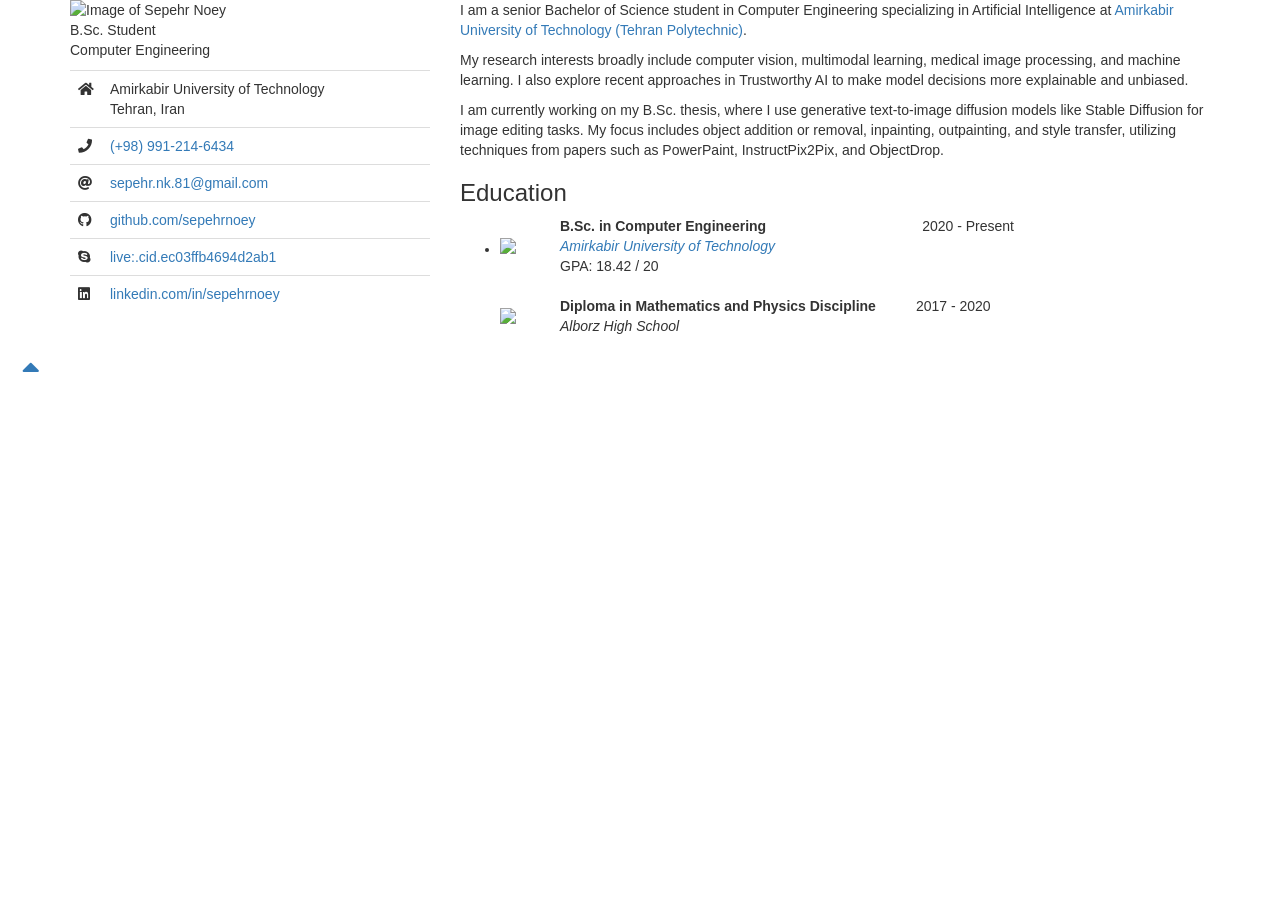
==== index.html @ 2b4340f6 "changed image" ====
<!DOCTYPE html>
<html lang="en">

  <head>
    <!-- Metadata for the Webpage -->
    <meta charset="utf-8">
    <meta http-equiv="X-UA-Compatible" content="IE=edge">
    <meta name="viewport" content="width=device-width, initial-scale=1">
    <title>Sepehr Noey</title>

    <!-- Favicons -- We recommend this site for generating favicons: https://www.favicon-generator.org/ -->
    <link rel="apple-touch-icon" sizes="57x57" href="favicons/apple-icon-57x57.png">
    <link rel="apple-touch-icon" sizes="60x60" href="favicons/apple-icon-60x60.png">
    <link rel="apple-touch-icon" sizes="72x72" href="favicons/apple-icon-72x72.png">
    <link rel="apple-touch-icon" sizes="76x76" href="favicons/apple-icon-76x76.png">
    <link rel="apple-touch-icon" sizes="114x114" href="favicons/apple-icon-114x114.png">
    <link rel="apple-touch-icon" sizes="120x120" href="favicons/apple-icon-120x120.png">
    <link rel="apple-touch-icon" sizes="144x144" href="favicons/apple-icon-144x144.png">
    <link rel="apple-touch-icon" sizes="152x152" href="favicons/apple-icon-152x152.png">
    <link rel="apple-touch-icon" sizes="180x180" href="favicons/apple-icon-180x180.png">
    <link rel="icon" type="image/png" sizes="96x96" href="favicons/icons8-favicon-100.png">
    <meta name="msapplication-TileColor" content="#ffffff">
    <meta name="msapplication-TileImage" content="/ms-icon-144x144.png">
    <meta name="theme-color" content="#ffffff">

    <!-- Bootstrap CSS files-->
    <link rel="stylesheet" href="https://stackpath.bootstrapcdn.com/bootstrap/3.4.1/css/bootstrap.min.css"
      integrity="sha384-HSMxcRTRxnN+Bdg0JdbxYKrThecOKuH5zCYotlSAcp1+c8xmyTe9GYg1l9a69psu" crossorigin="anonymous">

    <!-- jQuery UI CSS (optional) -->
    <link rel="stylesheet" href="https://ajax.googleapis.com/ajax/libs/jqueryui/1.12.1/themes/smoothness/jquery-ui.css">

    <!-- Google web fonts -->
    <link href="https://fonts.googleapis.com/css?family=Open+Sans:300,400,400i,600,700" rel="stylesheet">
    <link href="https://fonts.googleapis.com/css?family=Montserrat:400,400i,500,500i,600" rel="stylesheet">

    <!-- Font Awesome Web Icons -->
    <link rel="stylesheet" href="https://use.fontawesome.com/releases/v5.8.1/css/all.css"
      integrity="sha384-50oBUHEmvpQ+1lW4y57PTFmhCaXp0ML5d60M1M7uH2+nqUivzIebhndOJK28anvf" crossorigin="anonymous">

    <!-- Academicons Courtesy of https://jpswalsh.github.io/academicons/ -->
    <link rel="stylesheet" href="https://cdn.rawgit.com/jpswalsh/academicons/master/css/academicons.min.css">

    <!-- Local styles -->
    <link rel="stylesheet" href="css/main.css">

  </head>

  <body>

    <!-- navbar include -->
    <div id="navbar-include"></div>

    <div class="spacer-div-3 hidden-xs hidden-xs"></div>

    <!-- Main content    -->
    <div id="main-container" class="container">
      <div class="row">
        <div class="col-sm-4">
          <img class="center-block img img-responsive" src="https://github.com/user-attachments/assets/0be368e5-0d37-422b-aa82-a36d8a7ef0df"
            alt="Image of Sepehr Noey">

          <p id="title">B.Sc. Student<br>
            <span id="program">Computer Engineering</span>
          </p>

          <table class="table" id="contact-table">
            <tbody>
              <tr>
                <td style="width:30px"><i class="fas fa-home"></i></td>
                <td>
                  Amirkabir University of Technology<br>
                  Tehran, Iran
                </td>
              </tr>
              <tr>
                <td><i class="fas fa-phone"></i></td>
                <td><a href="tel:+989912146434">(+98) 991-214-6434</a></td>
              </tr>
              <tr>
                <td><i class="fas fa-at"></i></td>
                <td><a href="mailto:sepehr.nk.81@gmail.com">sepehr.nk.81@gmail.com</a></td>
              </tr>
              <tr>
                <td><i class="fab fa-github"></i></td>
                <td><a href="https://github.com/SepehrNoey">github.com/sepehrnoey</a></td>
              </tr>
              <tr>
                <td><i class="fab fa-skype"></i></td>
                <td><a href="skype:live:.cid.ec03ffb4694d2ab1">live:.cid.ec03ffb4694d2ab1</a></td>
              </tr>              
              <tr>
                <td><i class="fab fa-linkedin"></i></td>
                <td><a href="https://www.linkedin.com/in/sepehrnoey">linkedin.com/in/sepehrnoey</a></td>
              </tr>
            </tbody>
          </table>

        </div>
        <div class="col-sm-8">

          <p>I am a senior Bachelor of Science student in Computer Engineering specializing in Artificial Intelligence at <a href="https://www.topuniversities.com/universities/amirkabir-university-technology">Amirkabir University of Technology (Tehran Polytechnic)</a>.</p>

          <p>My research interests broadly include computer vision, multimodal learning, medical image processing, and machine learning. I also explore recent approaches in Trustworthy AI to make model decisions more explainable and unbiased.</p>

          <p>I am currently working on my B.Sc. thesis, where I use generative text-to-image diffusion models like Stable Diffusion for image editing tasks. My focus includes object addition or removal, inpainting, outpainting, and style transfer, utilizing techniques from papers such as PowerPaint, InstructPix2Pix, and ObjectDrop.</p>

          <h3 class="push-down-3"><span>Education</span></h3>

          <ul id="education">
            <li>
              <div style="display: flex; gap: 20px; align-items: center;">
                <img src="img/aut-icon-big.png" width="40px"/>
                <div>
                  <div style="display: flex; gap: 78px;">
                    <strong>B.Sc. in Computer Engineering</strong><br>
                    <span>2020 - Present</span>
                  </div>
                  <span class="university"><em><a href="https://www.topuniversities.com/universities/amirkabir-university-technology">Amirkabir University of Technology</a></em></span>
                  <br>
                  <span class="university">GPA: 18.42 / 20</span>
                  <!-- <br>
                  <span class="university">GPA over past two years: 19.36 / 20</span> -->

                </div>
              </div>
              <br>
              <div style="display: flex; gap: 20px; align-items: center;">
                <img src="img/alborz_logo_cropped.jpg" width="40px"/>
                <div>
                  <div style="display: flex; gap: 20px;">
                    <strong>Diploma in Mathematics and Physics Discipline</strong><br>
                    <span>2017 - 2020</span>
                  </div>
                  <span class="university"><em>Alborz High School</em></span>
                  <span></span>
                </div>
              </div>                       
            </li>

          </ul>

        </div>
      </div>

    </div>

    <!-- Back-to-top button -->
    <a role="button" id="topper" data-toggle="tooltip" data-placement="top" title="Top" class="btn scroll-link"
      href="#top"><i class="fa fa-fw fa-2x fa-caret-up" aria-hidden="true"></i></a>


    <!-- footer include -->
    <div w3-include-html="footer.html"></div>

    <!-- jQuery -->
    <script src="https://cdnjs.cloudflare.com/ajax/libs/jquery/3.3.1/jquery.min.js"></script>

    <!-- Bootstrap JS Library -->
    <script src="https://stackpath.bootstrapcdn.com/bootstrap/3.4.1/js/bootstrap.min.js"
      integrity="sha384-aJ21OjlMXNL5UyIl/XNwTMqvzeRMZH2w8c5cRVpzpU8Y5bApTppSuUkhZXN0VxHd"
      crossorigin="anonymous"></script>

    <!-- html file include script | used for navbar and footer -->
    <script src="js/w3data.js"></script>
    <script>
      w3IncludeHTML()
    </script>

    <!-- Local scripts -->
    <script src="js/main.js"></script>

    <script>
      $(document).ready(function () {

        $("#navbar-include").load("navbar.html", function () {
          console.log("Navbar loaded.");
        });

      });
    </script>

  </body>

</html>
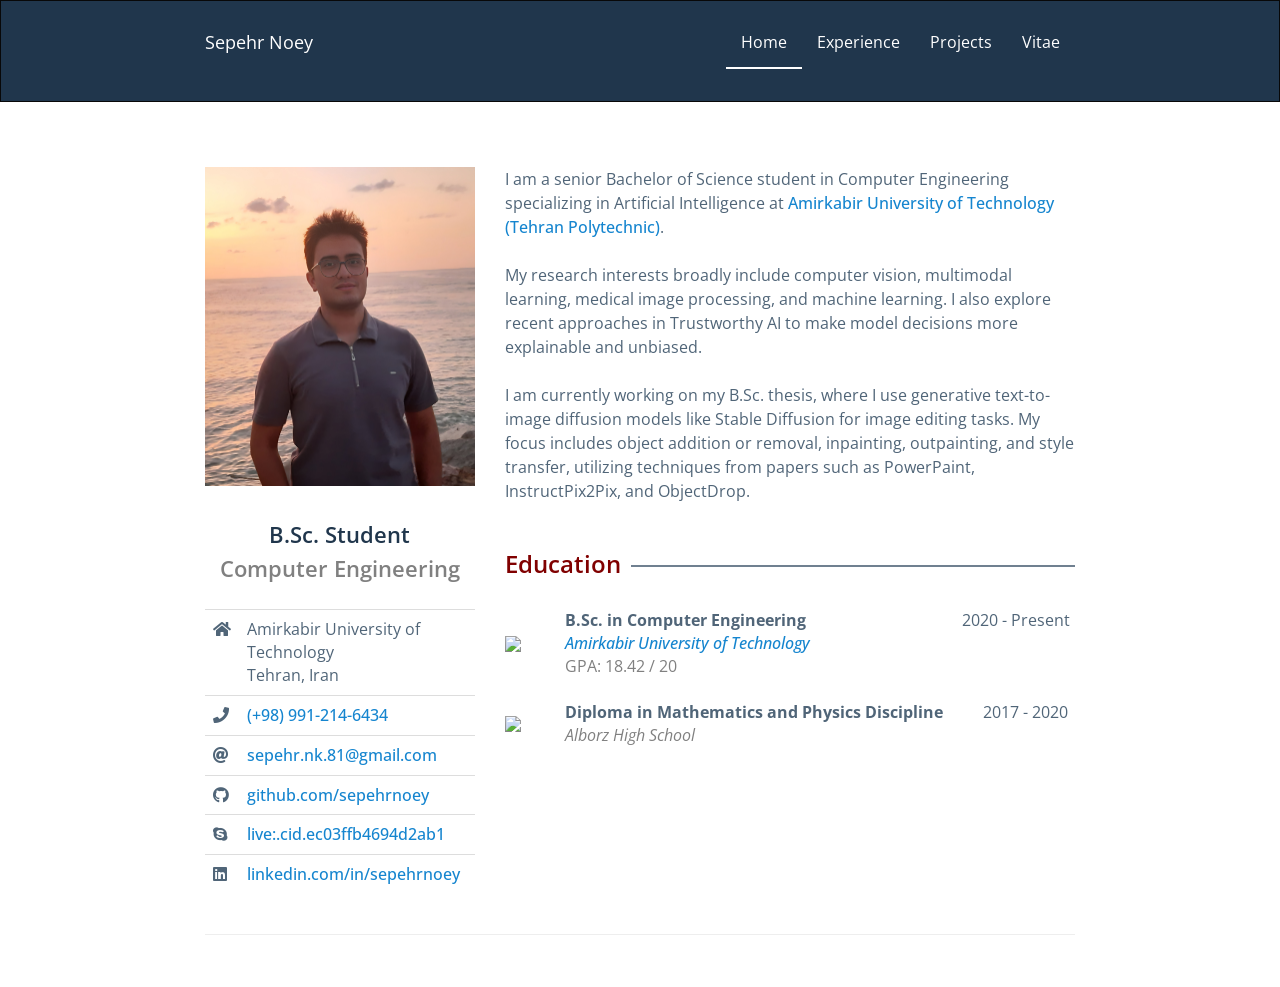
==== commit 52fee472: "image path changed" ====
--- a/index.html
+++ b/index.html
@@ -1,185 +1,185 @@
-<!DOCTYPE html>
-<html lang="en">
-
-  <head>
-    <!-- Metadata for the Webpage -->
-    <meta charset="utf-8">
-    <meta http-equiv="X-UA-Compatible" content="IE=edge">
-    <meta name="viewport" content="width=device-width, initial-scale=1">
-    <title>Sepehr Noey</title>
-
-    <!-- Favicons -- We recommend this site for generating favicons: https://www.favicon-generator.org/ -->
-    <link rel="apple-touch-icon" sizes="57x57" href="favicons/apple-icon-57x57.png">
-    <link rel="apple-touch-icon" sizes="60x60" href="favicons/apple-icon-60x60.png">
-    <link rel="apple-touch-icon" sizes="72x72" href="favicons/apple-icon-72x72.png">
-    <link rel="apple-touch-icon" sizes="76x76" href="favicons/apple-icon-76x76.png">
-    <link rel="apple-touch-icon" sizes="114x114" href="favicons/apple-icon-114x114.png">
-    <link rel="apple-touch-icon" sizes="120x120" href="favicons/apple-icon-120x120.png">
-    <link rel="apple-touch-icon" sizes="144x144" href="favicons/apple-icon-144x144.png">
-    <link rel="apple-touch-icon" sizes="152x152" href="favicons/apple-icon-152x152.png">
-    <link rel="apple-touch-icon" sizes="180x180" href="favicons/apple-icon-180x180.png">
-    <link rel="icon" type="image/png" sizes="96x96" href="favicons/icons8-favicon-100.png">
-    <meta name="msapplication-TileColor" content="#ffffff">
-    <meta name="msapplication-TileImage" content="/ms-icon-144x144.png">
-    <meta name="theme-color" content="#ffffff">
-
-    <!-- Bootstrap CSS files-->
-    <link rel="stylesheet" href="https://stackpath.bootstrapcdn.com/bootstrap/3.4.1/css/bootstrap.min.css"
-      integrity="sha384-HSMxcRTRxnN+Bdg0JdbxYKrThecOKuH5zCYotlSAcp1+c8xmyTe9GYg1l9a69psu" crossorigin="anonymous">
-
-    <!-- jQuery UI CSS (optional) -->
-    <link rel="stylesheet" href="https://ajax.googleapis.com/ajax/libs/jqueryui/1.12.1/themes/smoothness/jquery-ui.css">
-
-    <!-- Google web fonts -->
-    <link href="https://fonts.googleapis.com/css?family=Open+Sans:300,400,400i,600,700" rel="stylesheet">
-    <link href="https://fonts.googleapis.com/css?family=Montserrat:400,400i,500,500i,600" rel="stylesheet">
-
-    <!-- Font Awesome Web Icons -->
-    <link rel="stylesheet" href="https://use.fontawesome.com/releases/v5.8.1/css/all.css"
-      integrity="sha384-50oBUHEmvpQ+1lW4y57PTFmhCaXp0ML5d60M1M7uH2+nqUivzIebhndOJK28anvf" crossorigin="anonymous">
-
-    <!-- Academicons Courtesy of https://jpswalsh.github.io/academicons/ -->
-    <link rel="stylesheet" href="https://cdn.rawgit.com/jpswalsh/academicons/master/css/academicons.min.css">
-
-    <!-- Local styles -->
-    <link rel="stylesheet" href="css/main.css">
-
-  </head>
-
-  <body>
-
-    <!-- navbar include -->
-    <div id="navbar-include"></div>
-
-    <div class="spacer-div-3 hidden-xs hidden-xs"></div>
-
-    <!-- Main content    -->
-    <div id="main-container" class="container">
-      <div class="row">
-        <div class="col-sm-4">
-          <img class="center-block img img-responsive" src="https://github.com/user-attachments/assets/0be368e5-0d37-422b-aa82-a36d8a7ef0df"
-            alt="Image of Sepehr Noey">
-
-          <p id="title">B.Sc. Student<br>
-            <span id="program">Computer Engineering</span>
-          </p>
-
-          <table class="table" id="contact-table">
-            <tbody>
-              <tr>
-                <td style="width:30px"><i class="fas fa-home"></i></td>
-                <td>
-                  Amirkabir University of Technology<br>
-                  Tehran, Iran
-                </td>
-              </tr>
-              <tr>
-                <td><i class="fas fa-phone"></i></td>
-                <td><a href="tel:+989912146434">(+98) 991-214-6434</a></td>
-              </tr>
-              <tr>
-                <td><i class="fas fa-at"></i></td>
-                <td><a href="mailto:sepehr.nk.81@gmail.com">sepehr.nk.81@gmail.com</a></td>
-              </tr>
-              <tr>
-                <td><i class="fab fa-github"></i></td>
-                <td><a href="https://github.com/SepehrNoey">github.com/sepehrnoey</a></td>
-              </tr>
-              <tr>
-                <td><i class="fab fa-skype"></i></td>
-                <td><a href="skype:live:.cid.ec03ffb4694d2ab1">live:.cid.ec03ffb4694d2ab1</a></td>
-              </tr>              
-              <tr>
-                <td><i class="fab fa-linkedin"></i></td>
-                <td><a href="https://www.linkedin.com/in/sepehrnoey">linkedin.com/in/sepehrnoey</a></td>
-              </tr>
-            </tbody>
-          </table>
-
-        </div>
-        <div class="col-sm-8">
-
-          <p>I am a senior Bachelor of Science student in Computer Engineering specializing in Artificial Intelligence at <a href="https://www.topuniversities.com/universities/amirkabir-university-technology">Amirkabir University of Technology (Tehran Polytechnic)</a>.</p>
-
-          <p>My research interests broadly include computer vision, multimodal learning, medical image processing, and machine learning. I also explore recent approaches in Trustworthy AI to make model decisions more explainable and unbiased.</p>
-
-          <p>I am currently working on my B.Sc. thesis, where I use generative text-to-image diffusion models like Stable Diffusion for image editing tasks. My focus includes object addition or removal, inpainting, outpainting, and style transfer, utilizing techniques from papers such as PowerPaint, InstructPix2Pix, and ObjectDrop.</p>
-
-          <h3 class="push-down-3"><span>Education</span></h3>
-
-          <ul id="education">
-            <li>
-              <div style="display: flex; gap: 20px; align-items: center;">
-                <img src="img/aut-icon-big.png" width="40px"/>
-                <div>
-                  <div style="display: flex; gap: 78px;">
-                    <strong>B.Sc. in Computer Engineering</strong><br>
-                    <span>2020 - Present</span>
-                  </div>
-                  <span class="university"><em><a href="https://www.topuniversities.com/universities/amirkabir-university-technology">Amirkabir University of Technology</a></em></span>
-                  <br>
-                  <span class="university">GPA: 18.42 / 20</span>
-                  <!-- <br>
-                  <span class="university">GPA over past two years: 19.36 / 20</span> -->
-
-                </div>
-              </div>
-              <br>
-              <div style="display: flex; gap: 20px; align-items: center;">
-                <img src="img/alborz_logo_cropped.jpg" width="40px"/>
-                <div>
-                  <div style="display: flex; gap: 20px;">
-                    <strong>Diploma in Mathematics and Physics Discipline</strong><br>
-                    <span>2017 - 2020</span>
-                  </div>
-                  <span class="university"><em>Alborz High School</em></span>
-                  <span></span>
-                </div>
-              </div>                       
-            </li>
-
-          </ul>
-
-        </div>
-      </div>
-
-    </div>
-
-    <!-- Back-to-top button -->
-    <a role="button" id="topper" data-toggle="tooltip" data-placement="top" title="Top" class="btn scroll-link"
-      href="#top"><i class="fa fa-fw fa-2x fa-caret-up" aria-hidden="true"></i></a>
-
-
-    <!-- footer include -->
-    <div w3-include-html="footer.html"></div>
-
-    <!-- jQuery -->
-    <script src="https://cdnjs.cloudflare.com/ajax/libs/jquery/3.3.1/jquery.min.js"></script>
-
-    <!-- Bootstrap JS Library -->
-    <script src="https://stackpath.bootstrapcdn.com/bootstrap/3.4.1/js/bootstrap.min.js"
-      integrity="sha384-aJ21OjlMXNL5UyIl/XNwTMqvzeRMZH2w8c5cRVpzpU8Y5bApTppSuUkhZXN0VxHd"
-      crossorigin="anonymous"></script>
-
-    <!-- html file include script | used for navbar and footer -->
-    <script src="js/w3data.js"></script>
-    <script>
-      w3IncludeHTML()
-    </script>
-
-    <!-- Local scripts -->
-    <script src="js/main.js"></script>
-
-    <script>
-      $(document).ready(function () {
-
-        $("#navbar-include").load("navbar.html", function () {
-          console.log("Navbar loaded.");
-        });
-
-      });
-    </script>
-
-  </body>
-
+<!DOCTYPE html>
+<html lang="en">
+
+  <head>
+    <!-- Metadata for the Webpage -->
+    <meta charset="utf-8">
+    <meta http-equiv="X-UA-Compatible" content="IE=edge">
+    <meta name="viewport" content="width=device-width, initial-scale=1">
+    <title>Sepehr Noey</title>
+
+    <!-- Favicons -- We recommend this site for generating favicons: https://www.favicon-generator.org/ -->
+    <link rel="apple-touch-icon" sizes="57x57" href="favicons/apple-icon-57x57.png">
+    <link rel="apple-touch-icon" sizes="60x60" href="favicons/apple-icon-60x60.png">
+    <link rel="apple-touch-icon" sizes="72x72" href="favicons/apple-icon-72x72.png">
+    <link rel="apple-touch-icon" sizes="76x76" href="favicons/apple-icon-76x76.png">
+    <link rel="apple-touch-icon" sizes="114x114" href="favicons/apple-icon-114x114.png">
+    <link rel="apple-touch-icon" sizes="120x120" href="favicons/apple-icon-120x120.png">
+    <link rel="apple-touch-icon" sizes="144x144" href="favicons/apple-icon-144x144.png">
+    <link rel="apple-touch-icon" sizes="152x152" href="favicons/apple-icon-152x152.png">
+    <link rel="apple-touch-icon" sizes="180x180" href="favicons/apple-icon-180x180.png">
+    <link rel="icon" type="image/png" sizes="96x96" href="favicons/icons8-favicon-100.png">
+    <meta name="msapplication-TileColor" content="#ffffff">
+    <meta name="msapplication-TileImage" content="/ms-icon-144x144.png">
+    <meta name="theme-color" content="#ffffff">
+
+    <!-- Bootstrap CSS files-->
+    <link rel="stylesheet" href="https://stackpath.bootstrapcdn.com/bootstrap/3.4.1/css/bootstrap.min.css"
+      integrity="sha384-HSMxcRTRxnN+Bdg0JdbxYKrThecOKuH5zCYotlSAcp1+c8xmyTe9GYg1l9a69psu" crossorigin="anonymous">
+
+    <!-- jQuery UI CSS (optional) -->
+    <link rel="stylesheet" href="https://ajax.googleapis.com/ajax/libs/jqueryui/1.12.1/themes/smoothness/jquery-ui.css">
+
+    <!-- Google web fonts -->
+    <link href="https://fonts.googleapis.com/css?family=Open+Sans:300,400,400i,600,700" rel="stylesheet">
+    <link href="https://fonts.googleapis.com/css?family=Montserrat:400,400i,500,500i,600" rel="stylesheet">
+
+    <!-- Font Awesome Web Icons -->
+    <link rel="stylesheet" href="https://use.fontawesome.com/releases/v5.8.1/css/all.css"
+      integrity="sha384-50oBUHEmvpQ+1lW4y57PTFmhCaXp0ML5d60M1M7uH2+nqUivzIebhndOJK28anvf" crossorigin="anonymous">
+
+    <!-- Academicons Courtesy of https://jpswalsh.github.io/academicons/ -->
+    <link rel="stylesheet" href="https://cdn.rawgit.com/jpswalsh/academicons/master/css/academicons.min.css">
+
+    <!-- Local styles -->
+    <link rel="stylesheet" href="css/main.css">
+
+  </head>
+
+  <body>
+
+    <!-- navbar include -->
+    <div id="navbar-include"></div>
+
+    <div class="spacer-div-3 hidden-xs hidden-xs"></div>
+
+    <!-- Main content    -->
+    <div id="main-container" class="container">
+      <div class="row">
+        <div class="col-sm-4">
+          <img class="center-block img img-responsive" src="./img/4K_cropped.jpg"
+            alt="Image of Sepehr Noey">
+
+          <p id="title">B.Sc. Student<br>
+            <span id="program">Computer Engineering</span>
+          </p>
+
+          <table class="table" id="contact-table">
+            <tbody>
+              <tr>
+                <td style="width:30px"><i class="fas fa-home"></i></td>
+                <td>
+                  Amirkabir University of Technology<br>
+                  Tehran, Iran
+                </td>
+              </tr>
+              <tr>
+                <td><i class="fas fa-phone"></i></td>
+                <td><a href="tel:+989912146434">(+98) 991-214-6434</a></td>
+              </tr>
+              <tr>
+                <td><i class="fas fa-at"></i></td>
+                <td><a href="mailto:sepehr.nk.81@gmail.com">sepehr.nk.81@gmail.com</a></td>
+              </tr>
+              <tr>
+                <td><i class="fab fa-github"></i></td>
+                <td><a href="https://github.com/SepehrNoey">github.com/sepehrnoey</a></td>
+              </tr>
+              <tr>
+                <td><i class="fab fa-skype"></i></td>
+                <td><a href="skype:live:.cid.ec03ffb4694d2ab1">live:.cid.ec03ffb4694d2ab1</a></td>
+              </tr>              
+              <tr>
+                <td><i class="fab fa-linkedin"></i></td>
+                <td><a href="https://www.linkedin.com/in/sepehrnoey">linkedin.com/in/sepehrnoey</a></td>
+              </tr>
+            </tbody>
+          </table>
+
+        </div>
+        <div class="col-sm-8">
+
+          <p>I am a senior Bachelor of Science student in Computer Engineering specializing in Artificial Intelligence at <a href="https://www.topuniversities.com/universities/amirkabir-university-technology">Amirkabir University of Technology (Tehran Polytechnic)</a>.</p>
+
+          <p>My research interests broadly include computer vision, multimodal learning, medical image processing, and machine learning. I also explore recent approaches in Trustworthy AI to make model decisions more explainable and unbiased.</p>
+
+          <p>I am currently working on my B.Sc. thesis, where I use generative text-to-image diffusion models like Stable Diffusion for image editing tasks. My focus includes object addition or removal, inpainting, outpainting, and style transfer, utilizing techniques from papers such as PowerPaint, InstructPix2Pix, and ObjectDrop.</p>
+
+          <h3 class="push-down-3"><span>Education</span></h3>
+
+          <ul id="education">
+            <li>
+              <div style="display: flex; gap: 20px; align-items: center;">
+                <img src="img/aut-icon-big.png" width="40px"/>
+                <div>
+                  <div style="display: flex; gap: 78px;">
+                    <strong>B.Sc. in Computer Engineering</strong><br>
+                    <span>2020 - Present</span>
+                  </div>
+                  <span class="university"><em><a href="https://www.topuniversities.com/universities/amirkabir-university-technology">Amirkabir University of Technology</a></em></span>
+                  <br>
+                  <span class="university">GPA: 18.42 / 20</span>
+                  <!-- <br>
+                  <span class="university">GPA over past two years: 19.36 / 20</span> -->
+
+                </div>
+              </div>
+              <br>
+              <div style="display: flex; gap: 20px; align-items: center;">
+                <img src="img/alborz_logo_cropped.jpg" width="40px"/>
+                <div>
+                  <div style="display: flex; gap: 20px;">
+                    <strong>Diploma in Mathematics and Physics Discipline</strong><br>
+                    <span>2017 - 2020</span>
+                  </div>
+                  <span class="university"><em>Alborz High School</em></span>
+                  <span></span>
+                </div>
+              </div>                       
+            </li>
+
+          </ul>
+
+        </div>
+      </div>
+
+    </div>
+
+    <!-- Back-to-top button -->
+    <a role="button" id="topper" data-toggle="tooltip" data-placement="top" title="Top" class="btn scroll-link"
+      href="#top"><i class="fa fa-fw fa-2x fa-caret-up" aria-hidden="true"></i></a>
+
+
+    <!-- footer include -->
+    <div w3-include-html="footer.html"></div>
+
+    <!-- jQuery -->
+    <script src="https://cdnjs.cloudflare.com/ajax/libs/jquery/3.3.1/jquery.min.js"></script>
+
+    <!-- Bootstrap JS Library -->
+    <script src="https://stackpath.bootstrapcdn.com/bootstrap/3.4.1/js/bootstrap.min.js"
+      integrity="sha384-aJ21OjlMXNL5UyIl/XNwTMqvzeRMZH2w8c5cRVpzpU8Y5bApTppSuUkhZXN0VxHd"
+      crossorigin="anonymous"></script>
+
+    <!-- html file include script | used for navbar and footer -->
+    <script src="js/w3data.js"></script>
+    <script>
+      w3IncludeHTML()
+    </script>
+
+    <!-- Local scripts -->
+    <script src="js/main.js"></script>
+
+    <script>
+      $(document).ready(function () {
+
+        $("#navbar-include").load("navbar.html", function () {
+          console.log("Navbar loaded.");
+        });
+
+      });
+    </script>
+
+  </body>
+
 </html>
--- a/css/main.css
+++ b/css/main.css
@@ -0,0 +1,484 @@
+:root {
+  --bright-blue: #007bff;
+  --graphite: #506578;
+  --slate-gray: lightslategray;
+  --maroon: maroon;
+  --nd-blue: #20364c;
+  --white: white;
+}
+
+html {
+  font-size: 16px !important;
+}
+
+body {
+  font-size: 1rem;
+  font-family: "Open Sans", Arial, sans-serif;
+  background: #FFFFFF;
+  color: var(--graphite);
+}
+
+/* Colors */
+.dark-blue {
+  color: #20364c !important;
+}
+
+.bright-blue {
+  color: var(--bright-blue);
+}
+
+.white {
+  color: var(--white) !important;
+}
+
+.badge-bright-blue {
+  background: var(--bright-blue);
+}
+
+.pointer {
+  cursor: pointer;
+}
+
+#badge-more {
+  background-color: #1585cf;
+  color: white;
+  cursor: pointer;
+}
+
+/* Degree area -------------------------------------------------------------------- */
+#education {
+  list-style-type: none;
+  padding-left: 0;
+}
+
+#education li {
+  margin-bottom: 1rem;
+}
+
+.university {
+  color: gray;
+}
+
+/* Typography */
+h1, h2, h3, h4, h5, h6 {
+  font-family: "Open Sans", Arial, sans-serif;
+  /* color: #20364c; */
+  color: var(--maroon) !important;
+  font-weight: 600;
+}
+
+h1 {
+  margin-bottom: 3rem;
+}
+
+h2, h3 {
+  margin: 0 0 2rem !important;
+  color: slategray;
+}
+
+h4 {
+  text-transform: uppercase;
+}
+
+h4, h5, h6 {
+  color: slategray !important;
+}
+
+.panel-heading h5 {
+  font-style: italic;
+  font-weight: 500;
+  color: #1585cf !important;
+}
+
+#projects {
+  padding: 0 !important;
+}
+
+#projects .panel {
+  border: none;
+}
+
+#projects .panel-body h5 {
+  font-weight: 600;
+  color: var(--maroon) !important;
+  font-size: 1.1rem;
+}
+
+#projects .panel-heading {
+  padding: 0;
+  background-size: cover;
+  background-position: center;
+  background-repeat: no-repeat;
+  background-position: top left;
+  width: 100%;
+  min-height: 200px;
+  object-fit: cover;
+  
+}
+
+.panel {
+  position: relative;
+  cursor: pointer;
+}
+
+.panel-heading {
+  height: 300px; /* Adjust this to control image size */
+  background-color: lightgray; /* Use an image or background color here */
+}
+
+.overlay {
+  position: absolute;
+  top: 0;
+  left: 0;
+  width: 100%;
+  height: 100%;
+  background-color: rgba(0, 0, 0, 0.9); /* Dark background */
+  opacity: 0; /* Initially hidden */
+  display: flex;
+  justify-content: center;
+  align-items: center;
+  transition: opacity 0.3s ease; /* Smooth fade-in effect */
+}
+
+.overlay:hover {
+  opacity: 1; /* Show on hover */
+}
+
+.description {
+  color: white;
+  text-align: center;
+  padding: 20px;
+}
+
+.col-md-6 {
+  margin-bottom: 20px; /* Space between project panels */
+}
+
+p, table, tr, td, ul, li, blockquote, nav, a, footer, dl, dt, dd {
+  font-size: 1rem;
+  font-family: "Open Sans", Arial, sans-serif;
+  font-weight: 400;
+}
+
+dt {
+  font-weight: 600;
+}
+
+blockquote {
+  border-left-color: slategray;
+  color: slategray;
+}
+
+blockquote blockquote {
+  border-left: none;
+  margin: 1.5rem;
+  font-style: italic;
+}
+
+cite {
+  font-size: 1.5rem !important;
+  display: block;
+  margin-top: 1rem;
+}
+
+p {
+  line-height: 1.5;
+  margin-bottom: 1.5rem;
+}
+
+blockquote footer {
+  margin-top: 1.5rem;
+  margin-left: 2rem;
+  text-indent: -1.8rem;
+}
+
+.publications {
+  list-style-type: none;
+  padding-left: 2.5rem;
+}
+
+.publications li {
+  margin-left: 2rem;
+  text-indent: -2.5rem;
+  ;
+}
+
+/* Links */
+#main-container a {
+  color: #1585cf;
+  font-weight: 500;
+}
+
+#main-container a:hover {
+  color: #1585cf;
+  border-bottom: 1px dashed #1585cf;
+  text-decoration: none;
+  padding-bottom: 2px;
+}
+
+/* Contact info area, index.html page ------------------------------------------------- */
+#title {
+  color: #20364c;
+  margin-top: 2rem;
+  font-weight: 600;
+  font-size: 1.4rem;
+  text-align: center;
+}
+
+#program {
+  color: gray;
+  text-align: center;
+}
+
+iframe {
+  padding: 3px;
+  border: 1px solid lightgray;
+}
+
+/* Format the nav  ---------------------------------------------------------- */
+nav {
+  padding-top: 1rem;
+  padding-bottom: 2rem;
+  background: var(--nd-blue) !important;
+}
+
+.navbar-inverse .navbar-nav>li>a {
+  color: white !important;
+  font-weight: 400;
+}
+
+.navbar-inverse li.active {
+  border-bottom: 2px solid white !important;
+}
+
+.navbar-inverse .navbar-nav>.active>a {
+  background-color: var(--nd-blue) !important;
+}
+
+.navbar-inverse .navbar-nav>li.active {
+  color: white !important;
+}
+
+.navbar-inverse {
+  background: #20364c;
+  font-weight: 400;
+  color: white !important;
+  border-radius: 0;
+}
+
+.navbar-header button {
+  border: 1px solid white !important;
+}
+
+.navbar-header button:hover {
+  background: transparent !important;
+}
+
+/* Utility classes for positioning content ----------------------------------- */
+.padding-left-1 {
+  padding-left: 1rem !important;
+}
+
+.padding-left-2 {
+  padding-left: 2rem !important;
+}
+
+.push-down-1 {
+  margin-top: 1rem !important;
+}
+
+.push-down-2 {
+  margin-top: 2rem !important;
+}
+
+.push-down-3 {
+  margin-top: 3rem !important;
+}
+
+.push-down-4 {
+  margin-top: 4rem !important;
+}
+
+.pull-up-1 {
+  margin-top: -1rem !important;
+}
+
+.pull-up-2 {
+  margin-top: -1rem !important;
+}
+
+.pull-up-3 {
+  margin-top: -1rem !important;
+}
+
+.spacer-div-3 {
+  height: 45px !important;
+}
+
+#link-to-docs,
+#link-to-teaching-philosophy {
+  color: #1585cf;
+}
+
+#link-to-docs:hover,
+#link-to-docs:active,
+#link-to-docs:visited,
+#link-to-docs:focus {
+  border: 1px solid #1585cf !important;
+  padding-bottom: 6px !important;
+  background: transparent !important;
+}
+
+/* Setting Lines after headers */
+h3 {
+  position: relative;
+}
+
+h3 span {
+  background-color: white;
+  padding-right: 10px;
+}
+
+h3:after {
+  content: "";
+  position: absolute;
+  bottom: 0;
+  left: 0;
+  right: 0;
+  height: 0.5em;
+  border-top: 2px solid slategray;
+  z-index: -1;
+}
+
+/* Format the footer ---------------------------------------------------------- */
+footer {
+  padding-bottom: 2rem;
+}
+
+/* Format the social-professional network icons ------------------------------ */
+.social-icons {
+  list-style-type: none;
+}
+
+.social-icons li {
+  padding-left: .75rem;
+  display: inline-block;
+}
+
+.social-icons li a {
+  color: #1585cf;
+}
+
+.social-icons li a:hover {
+  opacity: .8;
+  text-decoration: none !important;
+}
+
+/* All Links panels ---------------------------------------------- */
+#links .panel-default {
+  border-radius: 0;
+  padding: 0;
+  border: none;
+  box-shadow: none;
+}
+
+#links .panel-heading {
+  border-bottom: none;
+}
+
+#links img {
+  margin-right: 3rem;
+  margin-bottom: 2rem;
+  width: 100px;
+  padding: 3px;
+  border: 1px solid silver;
+}
+
+/* Lists ------------------------------------------------------------- */
+/* Add bottom margin to the description lists */
+dd {
+  margin-bottom: 1rem;
+}
+
+/* Set the anchor element to display block */
+.list-group li a {
+  display: block;
+}
+
+/* Narrow the viewport ----------------------------------------------- */
+/* Customize container */
+@media only screen and (min-width: 767px) {
+  .container {
+    max-width: 730px;
+  }
+}
+
+/* Responsive: Portrait tablets and up */
+@media only screen and (min-width: 768px) {
+
+  /* Remove the padding we set earlier */
+  .container {
+    max-width: 900px;
+  }
+}
+
+/* Accordion panels ----------------------------------------------------- */
+/* plus glyph for showing collapsible panels */
+.panel-heading .accordion-plus-toggle:before {
+  font-family: "Font Awesome 5 Free";
+  font-weight: 900;
+  content: "\f068";
+  float: right;
+  color: silver;
+}
+
+.panel-heading .accordion-plus-toggle.collapsed:before {
+  content: "\f067";
+  color: silver;
+  font-family: "Font Awesome 5 Free";
+  font-weight: 900;
+}
+
+/* arrow glyph for showing collapsible panels */
+.panel-heading .accordion-arrow-toggle:before {
+  font-family: "Font Awesome 5 Free";
+  font-weight: 900;
+  content: "\f078";
+  float: right;
+  color: silver;
+}
+
+.panel-heading .accordion-arrow-toggle.collapsed:before {
+  font-family: "Font Awesome 5 Free";
+  font-weight: 900;
+  content: "\f054";
+  color: silver;
+}
+
+/* sets the link to the width of the entire panel title */
+.panel-title>a {
+  display: block;
+}
+
+/* Back to top button */
+/* Back to top button ----------------------------------------------------- */
+#topper {
+  display: none;
+  position: fixed;
+  bottom: 300px;
+  right: 0px;
+  z-index: 99;
+  border: none;
+  outline: none;
+  background-color: #1585cf;
+  color: white;
+  padding: 12px 6px 12px 6px;
+  border-radius: .25rem 0 0 .25rem;
+  cursor: pointer;
+  font-size: .8rem;
+}
+
+#topper:hover {
+  background-color: #1585cf;
+  opacity: .8;
+}
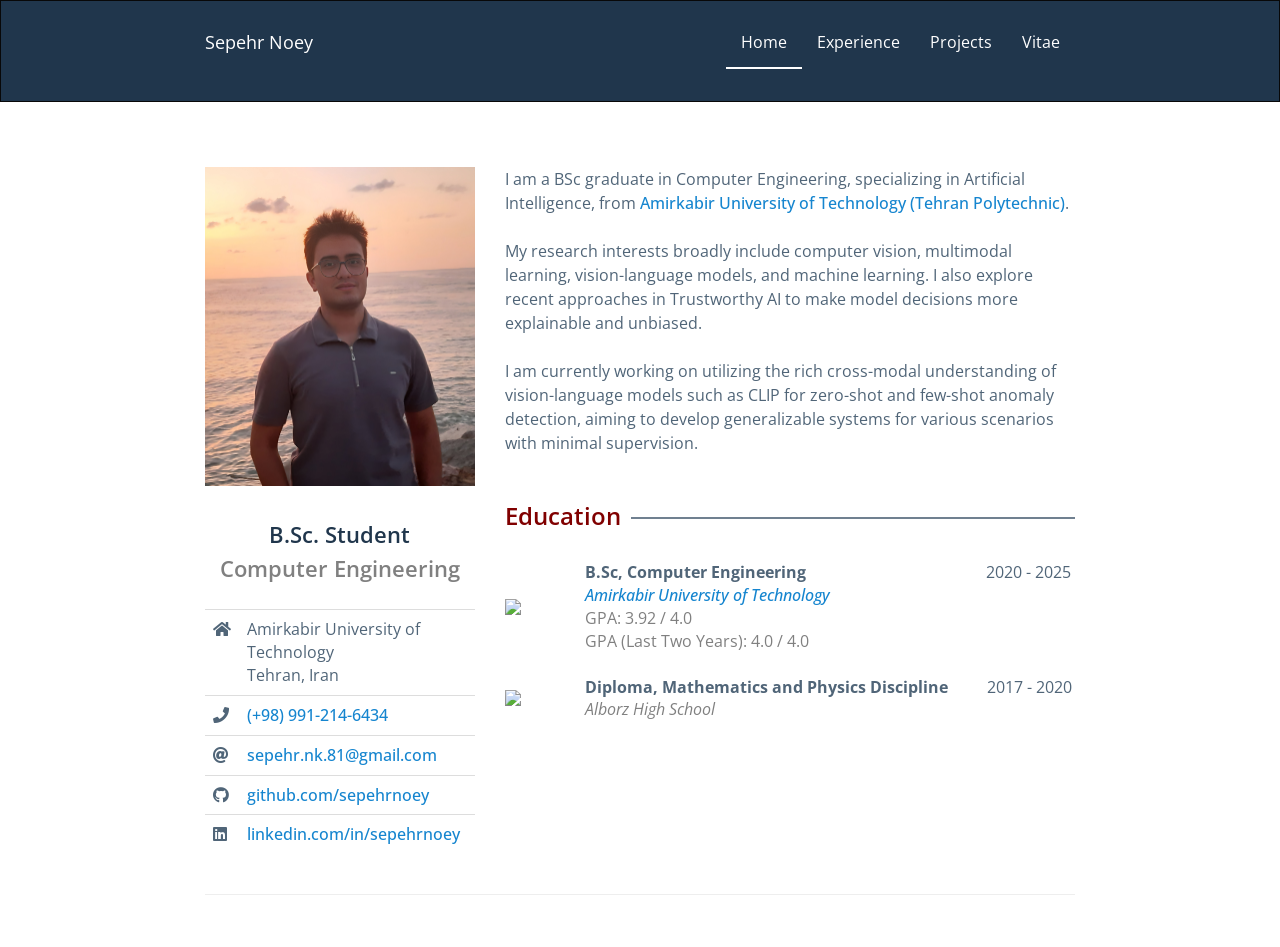
==== commit a2588683: "feat: updated website" ====
--- a/index.html
+++ b/index.html
@@ -85,10 +85,10 @@
                 <td><i class="fab fa-github"></i></td>
                 <td><a href="https://github.com/SepehrNoey">github.com/sepehrnoey</a></td>
               </tr>
-              <tr>
+              <!-- <tr>
                 <td><i class="fab fa-skype"></i></td>
                 <td><a href="skype:live:.cid.ec03ffb4694d2ab1">live:.cid.ec03ffb4694d2ab1</a></td>
-              </tr>              
+              </tr>               -->
               <tr>
                 <td><i class="fab fa-linkedin"></i></td>
                 <td><a href="https://www.linkedin.com/in/sepehrnoey">linkedin.com/in/sepehrnoey</a></td>
@@ -99,43 +99,56 @@
         </div>
         <div class="col-sm-8">
 
-          <p>I am a senior Bachelor of Science student in Computer Engineering specializing in Artificial Intelligence at <a href="https://www.topuniversities.com/universities/amirkabir-university-technology">Amirkabir University of Technology (Tehran Polytechnic)</a>.</p>
+          <p>I am a BSc graduate in Computer Engineering, specializing in Artificial Intelligence, from <a href="https://www.topuniversities.com/universities/amirkabir-university-technology">Amirkabir University of Technology (Tehran Polytechnic)</a>.</p>
 
-          <p>My research interests broadly include computer vision, multimodal learning, medical image processing, and machine learning. I also explore recent approaches in Trustworthy AI to make model decisions more explainable and unbiased.</p>
+          <p>My research interests broadly include computer vision, multimodal learning, vision-language models, and machine learning. I also explore recent approaches in Trustworthy AI to make model decisions more explainable and unbiased.</p>
 
-          <p>I am currently working on my B.Sc. thesis, where I use generative text-to-image diffusion models like Stable Diffusion for image editing tasks. My focus includes object addition or removal, inpainting, outpainting, and style transfer, utilizing techniques from papers such as PowerPaint, InstructPix2Pix, and ObjectDrop.</p>
+          <p>I am currently working on utilizing the rich cross-modal understanding of vision-language models such as CLIP for zero-shot and few-shot anomaly detection, aiming to develop generalizable systems for various scenarios with minimal supervision.</p>
 
           <h3 class="push-down-3"><span>Education</span></h3>
 
           <ul id="education">
             <li>
               <div style="display: flex; gap: 20px; align-items: center;">
-                <img src="img/aut-icon-big.png" width="40px"/>
+                <img src="img/aut-icon-big.png" width="60px"/>
                 <div>
-                  <div style="display: flex; gap: 78px;">
-                    <strong>B.Sc. in Computer Engineering</strong><br>
-                    <span>2020 - Present</span>
+                  <div style="display: flex; gap: 90px;">
+                    <strong>B.Sc, Computer Engineering</strong><br>
+                    <span>2020 - 2025</span>
                   </div>
                   <span class="university"><em><a href="https://www.topuniversities.com/universities/amirkabir-university-technology">Amirkabir University of Technology</a></em></span>
                   <br>
-                  <span class="university">GPA: 18.42 / 20</span>
+                  <span class="university">GPA: 3.92 / 4.0</span>
+                  <br>
+                  <span class="university">GPA (Last Two Years): 4.0 / 4.0</span>
                   <!-- <br>
                   <span class="university">GPA over past two years: 19.36 / 20</span> -->
 
                 </div>
               </div>
               <br>
-              <div style="display: flex; gap: 20px; align-items: center;">
-                <img src="img/alborz_logo_cropped.jpg" width="40px"/>
+              <!-- <div style="display: flex; gap: 20px; align-items: center;">
+                <img src="img/alborz_logo_cropped.jpg" width="60px"/>
                 <div>
-                  <div style="display: flex; gap: 20px;">
-                    <strong>Diploma in Mathematics and Physics Discipline</strong><br>
+                  <div style="display: flex; gap: 17px;">
+                    <strong>Diploma, Mathematics and Physics Discipline</strong><br>
                     <span>2017 - 2020</span>
                   </div>
                   <span class="university"><em>Alborz High School</em></span>
                   <span></span>
                 </div>
-              </div>                       
+              </div>                        -->
+              <div style="display: flex; align-items: center;">
+                <img src="img/alborz_logo_cropped.jpg" width="60px"/>
+                <div style="margin-left: 20px;">
+                  <div style="display: flex; justify-content: space-between; width: 100%;">
+                    <strong>Diploma, Mathematics and Physics Discipline</strong>
+                    <span style="margin-left: 39px;">2017 - 2020</span>
+                  </div>
+                  <span class="university"><em>Alborz High School</em></span>
+                </div>
+              </div>
+
             </li>
 
           </ul>
